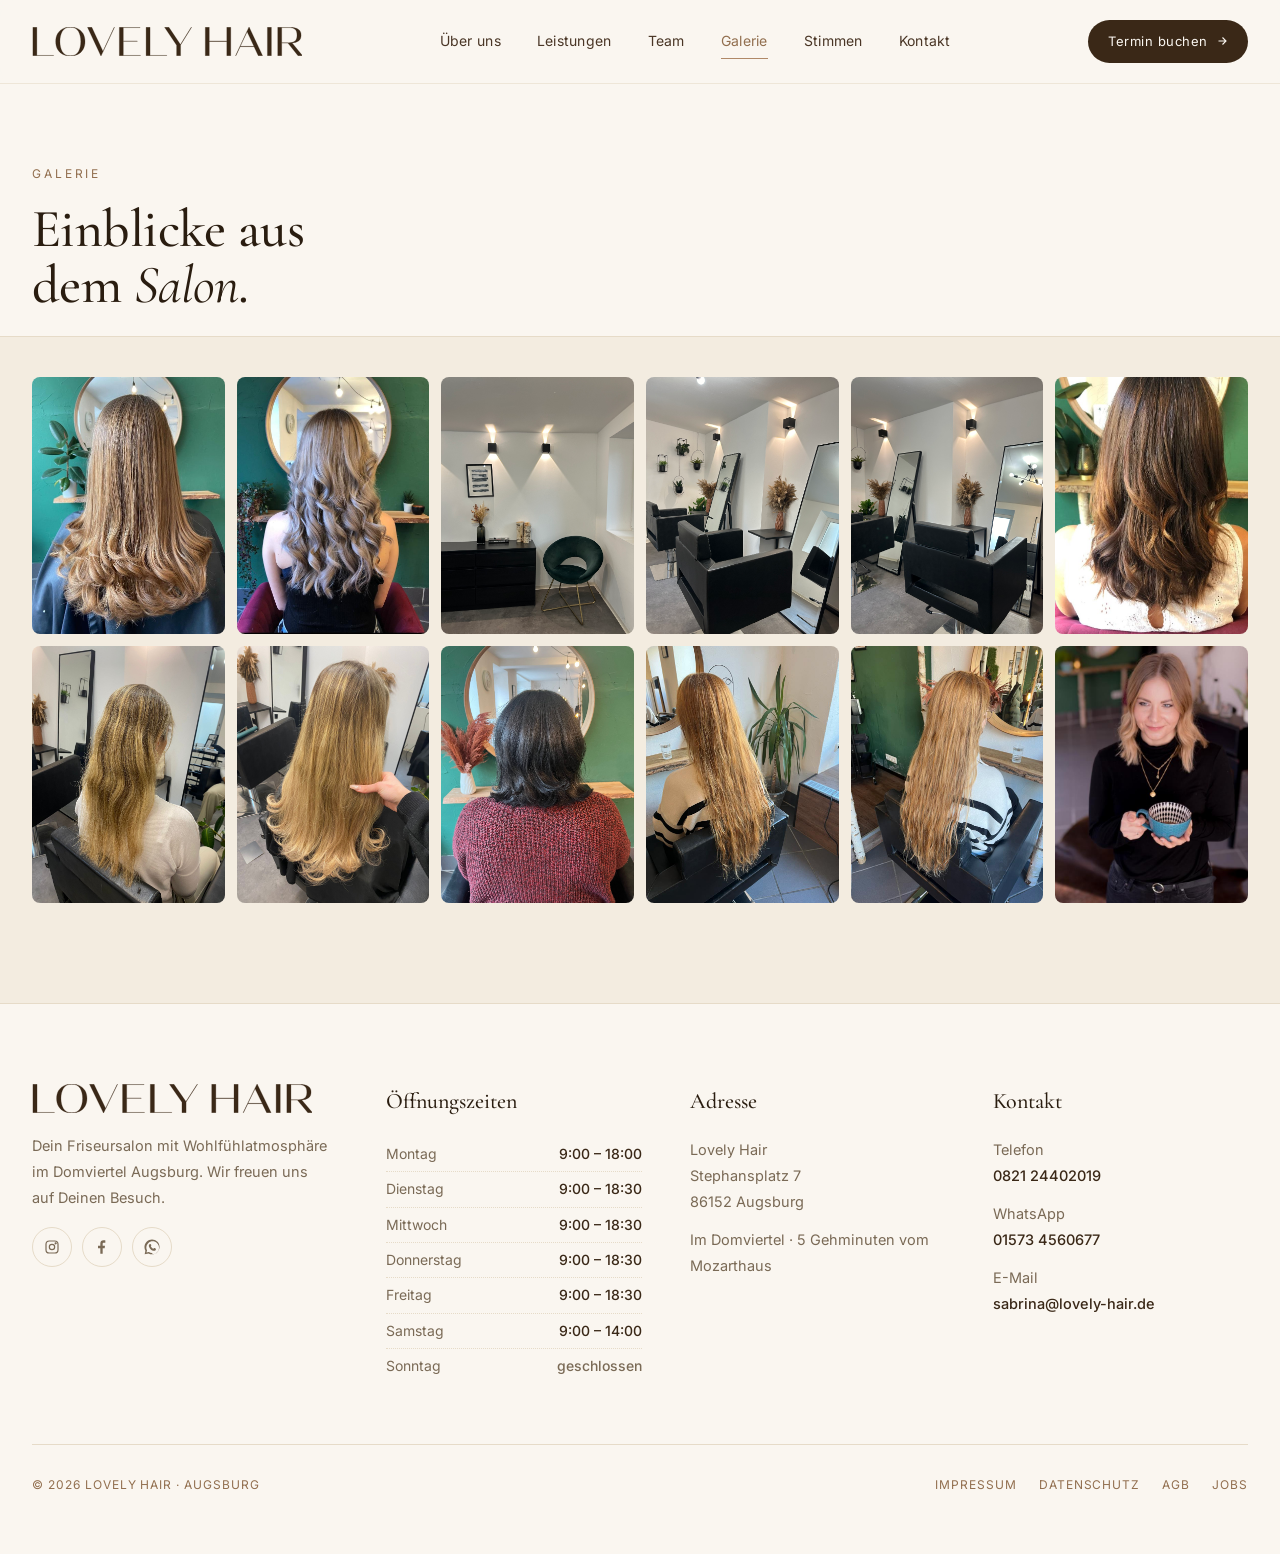
==== galerie.html @ abf1444b "Split the site into subpages and apply the client review notes. The menu now links to real pages, th" ====
<!doctype html>
<html lang="de">
<head>
<meta charset="utf-8" />
<meta name="viewport" content="width=device-width,initial-scale=1" />
<title>Galerie — Lovely Hair Augsburg</title>
<meta name="description" content="Einblicke in den Friseursalon Lovely Hair in Augsburg: Looks, Salonatmosphäre und Handwerk." />
<link rel="preconnect" href="https://fonts.googleapis.com">
<link rel="preconnect" href="https://fonts.gstatic.com" crossorigin>
<link id="gfont-link" href="https://fonts.googleapis.com/css2?family=Cormorant+Garamond:ital,wght@0,400;0,500;0,600;0,700;1,400;1,500;1,600&family=Inter:wght@300;400;500;600&display=swap" rel="stylesheet">
<link rel="stylesheet" href="css/styles.css">

<script>
  window.__TWEAKS = /*EDITMODE-BEGIN*/{
    "typePairing": "cormorant-inter"
  }/*EDITMODE-END*/;
</script>
</head>
<body class="subpage">
<!-- ============ NAV ============ -->
<nav class="nav">
  <div class="nav-inner">
    <a href="index.html" class="brand">
      <div class="brand-mark">
        <img src="assets/logo.svg" alt="Lovely Hair" width="1605" height="168">
      </div>
    </a>
    <div class="nav-links">
      <a href="ueber-uns.html">Über uns</a>
      <a href="leistungen.html">Leistungen</a>
      <a href="team.html">Team</a>
      <a href="galerie.html" aria-current="page">Galerie</a>
      <a href="stimmen.html">Stimmen</a>
      <a href="kontakt.html">Kontakt</a>
    </div>
    <a class="nav-cta" href="https://book.timify.com/?accountId=58c97238664d201fd63be2a3&hideCloseButton=true" target="_blank">
      Termin buchen
      <svg viewBox="0 0 24 24" fill="none" stroke="currentColor" stroke-width="2.2"><path d="M5 12h14M13 5l7 7-7 7"/></svg>
    </a>
    <button class="burger" id="burger" aria-label="Menü öffnen" aria-expanded="false">
      <span></span><span></span><span></span>
    </button>
  </div>
</nav>
<header class="page-hero">
  <div class="container">
    <span class="section-eyebrow">Galerie</span>
    <h1 class="display section-title">Einblicke aus<br>dem <span class="italic">Salon</span>.</h1>
  </div>
</header>
<!-- ============ GALLERY ============ -->
<section class="gallery" id="gallery">
  <div class="container">

    <div class="gallery-strip">
      <div class="gallery-item"><div style="background-image:url('images/gallery-1.jpeg')"></div></div>
      <div class="gallery-item"><div style="background-image:url('images/gallery-2.jpeg')"></div></div>
      <div class="gallery-item"><div style="background-image:url('images/gallery-3.jpeg')"></div></div>
      <div class="gallery-item"><div style="background-image:url('images/gallery-4.jpeg')"></div></div>
      <div class="gallery-item"><div style="background-image:url('images/gallery-5.jpeg')"></div></div>
      <div class="gallery-item"><div style="background-image:url('images/gallery-6.jpeg')"></div></div>
      <div class="gallery-item"><div style="background-image:url('images/gallery-7.jpeg')"></div></div>
      <div class="gallery-item"><div style="background-image:url('images/gallery-8.jpeg')"></div></div>
      <div class="gallery-item"><div style="background-image:url('images/gallery-9.jpeg')"></div></div>
      <div class="gallery-item"><div style="background-image:url('images/gallery-10.jpeg')"></div></div>
      <div class="gallery-item"><div style="background-image:url('images/gallery-tall-blonde.jpeg')"></div></div>
      <div class="gallery-item"><div style="background-image:url('images/salon-4-coffee.jpeg')"></div></div>
    </div>
  </div>
</section>
<!-- ============ CONTACT / FOOTER ============ -->
<section class="contact-section" id="contact">
  <div class="container">
    <div class="contact-grid">
      <div class="contact-col contact-brand">
        <div class="brand-mark">
          <img src="assets/logo.svg" alt="Lovely Hair" width="1605" height="168">
        </div>
        <p>Dein Friseursalon mit Wohlfühl­atmosphäre im Domviertel Augsburg. Wir freuen uns auf Deinen Besuch.</p>
        <div class="social-row">
          <a class="social-btn" href="https://www.instagram.com/lovelyhair_augsburg/" target="_blank" aria-label="Instagram">
            <svg viewBox="0 0 24 24" fill="none" stroke="currentColor" stroke-width="1.8"><rect x="3" y="3" width="18" height="18" rx="5"/><circle cx="12" cy="12" r="4"/><circle cx="17.5" cy="6.5" r="0.8" fill="currentColor"/></svg>
          </a>
          <a class="social-btn" href="https://www.facebook.com/lovelyhairaugsburg/" target="_blank" aria-label="Facebook">
            <svg viewBox="0 0 24 24" fill="currentColor"><path d="M13 22v-8h3l0.5-4H13V7.5c0-1.2.3-2 2-2h2V2.2C16.7 2.1 15.5 2 14.2 2 11.4 2 9.5 3.7 9.5 6.9V10H6v4h3.5v8H13z"/></svg>
          </a>
          <a class="social-btn" href="https://wa.me/4915734560677" target="_blank" aria-label="WhatsApp">
            <svg viewBox="0 0 24 24" fill="currentColor"><path d="M20 4c-4.4-4.4-11.6-4.4-16 0-3.7 3.7-4.3 9.2-1.9 13.5L1 23l5.7-1.4c1.6.9 3.5 1.4 5.3 1.4 3 0 5.9-1.2 8-3.3 4.4-4.4 4.4-11.6 0-16zM12 20.9c-1.6 0-3.2-.4-4.6-1.3l-.3-.2-3.4.8.9-3.3-.2-.3C2.7 13.5 3.5 9 6.3 6.3c3.7-3.7 9.7-3.7 13.4 0 1.8 1.8 2.8 4.2 2.8 6.7 0 2.5-1 4.9-2.8 6.7-1.8 1.9-4.2 2.9-6.7 2.9zm5.2-7.1l-1.5-.4c-.4-.1-.6 0-.8.3l-.6.7c-.2.2-.3.2-.6.1-.8-.4-1.6-1-2.2-1.7-.5-.6-.9-1.3-1.2-2-.1-.3 0-.4.2-.6l.4-.5c.2-.2.2-.4.1-.6L10 8c-.2-.5-.3-.5-.6-.5H9c-.2 0-.5.2-.7.3-1 1-1.3 2.3-.9 3.6.6 1.8 1.7 3.4 3.2 4.6 1.1.9 2.4 1.6 3.7 1.8.5.1 1 .1 1.5 0 .8-.1 1.5-.7 1.9-1.4.2-.4.2-.8.1-1.2l-.1-.2c-.1-.1-.4-.2-.5-.2z"/></svg>
          </a>
        </div>
      </div>

      <div class="contact-col">
        <h4>Öffnungszeiten</h4>
        <div class="hours-row"><span>Montag</span><strong>9:00 – 18:00</strong></div>
        <div class="hours-row"><span>Dienstag</span><strong>9:00 – 18:30</strong></div>
        <div class="hours-row"><span>Mittwoch</span><strong>9:00 – 18:30</strong></div>
        <div class="hours-row"><span>Donnerstag</span><strong>9:00 – 18:30</strong></div>
        <div class="hours-row"><span>Freitag</span><strong>9:00 – 18:30</strong></div>
        <div class="hours-row"><span>Samstag</span><strong>9:00 – 14:00</strong></div>
        <div class="hours-row"><span>Sonntag</span><strong style="color:var(--muted);">geschlossen</strong></div>
      </div>

      <div class="contact-col">
        <h4>Adresse</h4>
        <p>
          Lovely Hair<br>
          Stephansplatz 7<br>
          86152 Augsburg
        </p>
        <p style="margin-top:12px;">Im Domviertel · 5 Gehminuten vom Mozarthaus</p>
      </div>

      <div class="contact-col">
        <h4>Kontakt</h4>
        <p>
          Telefon<br><a href="tel:+4982124402019"><strong style="color:var(--espresso); font-weight:500;">0821 24402019</strong></a>
        </p>
        <p style="margin-top:12px;">
          WhatsApp<br><a href="https://wa.me/4915734560677" target="_blank"><strong style="color:var(--espresso); font-weight:500;">01573 4560677</strong></a>
        </p>
        <p style="margin-top:12px;">
          E-Mail<br><a href="mailto:sabrina@lovely-hair.de"><strong style="color:var(--espresso); font-weight:500;">sabrina@lovely-hair.de</strong></a>
        </p>
      </div>
    </div>

    <div class="foot">
      <div>© 2026 Lovely Hair · Augsburg</div>
      <div class="foot-links">
        <a href="#">Impressum</a>
        <a href="#">Datenschutz</a>
        <a href="#">AGB</a>
        <a href="#">Jobs</a>
      </div>
    </div>
  </div>
</section>
<!-- ============ FLOATING BOOK CTA ============ -->
<a class="book-float" id="bookFloat" href="https://book.timify.com/?accountId=58c97238664d201fd63be2a3&hideCloseButton=true" target="_blank">
  <span class="book-float-icon">
    <svg viewBox="0 0 24 24" fill="none" stroke="currentColor" stroke-width="2.4"><path d="M7 17L17 7M17 7H9M17 7v8"/></svg>
  </span>
  <span>
    <small>Schnell &amp; unkompliziert</small>
    Jetzt online buchen
  </span>
</a>


<script src="js/site.js"></script>
</body>
</html>
---- css/styles.css ----
:root {
    --cream: #faf6f0;
    --cream-2: #f3ece0;
    --cream-3: #ede4d3;
    --ink: #2a1d10;
    --espresso: #3a2817;
    --espresso-soft: #4a3626;
    --tan: #b08968;
    --tan-dark: #926f4f;
    --line: #e6dbc8;
    --muted: #7a6a56;

    --font-display: 'Cormorant Garamond', Georgia, serif;
    --font-body: 'Inter', -apple-system, BlinkMacSystemFont, sans-serif;
  }

  *, *::before, *::after { box-sizing: border-box; }
  html, body { margin: 0; padding: 0; }
  body {
    background: var(--cream);
    color: var(--ink);
    font-family: var(--font-body);
    font-size: 16px;
    line-height: 1.6;
    -webkit-font-smoothing: antialiased;
    text-rendering: optimizeLegibility;
    overflow-x: hidden;
  }

  a { color: inherit; text-decoration: none; }
  img { max-width: 100%; display: block; }

  .container {
    max-width: 1280px;
    margin: 0 auto;
    padding: 0 32px;
  }

  .display {
    font-family: var(--font-display);
    font-weight: 500;
    letter-spacing: -0.01em;
    line-height: 1.05;
  }
  .italic { font-style: italic; font-weight: 400; }

  /* ===== NAV ===== */
  .nav {
    position: sticky; top: 0; z-index: 40;
    background: rgba(250, 246, 240, 0.85);
    backdrop-filter: saturate(140%) blur(10px);
    -webkit-backdrop-filter: saturate(140%) blur(10px);
    border-bottom: 1px solid rgba(230, 219, 200, 0.6);
  }
  .nav-inner {
    display: flex; align-items: center; justify-content: space-between;
    padding: 20px 32px;
    max-width: 1440px; margin: 0 auto;
  }
  .brand {
    display: flex; align-items: center; gap: 14px;
  }
  .brand-mark {
    width: 270px;
    flex-shrink: 0;
  }
  .brand-mark img,
  .brand-mark svg {
    width: 100%;
    height: auto;
    display: block;
    shape-rendering: geometricPrecision;
  }

  .visually-hidden {
    position: absolute !important;
    width: 1px;
    height: 1px;
    padding: 0;
    margin: -1px;
    overflow: hidden;
    clip: rect(0, 0, 0, 0);
    white-space: nowrap;
    border: 0;
  }

  .nav-links {
    display: flex; gap: 36px;
    font-size: 14px;
    letter-spacing: 0.02em;
    color: var(--espresso-soft);
  }
  .nav-links a {
    position: relative;
    transition: color .2s ease;
  }
  .nav-links a:hover,
  .nav-links a[aria-current="page"] { color: var(--tan-dark); }
  .nav-links a::after {
    content: ""; position: absolute; left: 0; right: 0; bottom: -6px;
    height: 1px; background: var(--tan);
    transform: scaleX(0); transform-origin: left;
    transition: transform .3s ease;
  }
  .nav-links a:hover::after,
  .nav-links a[aria-current="page"]::after { transform: scaleX(1); }

  .nav-cta {
    display: inline-flex; align-items: center; gap: 8px;
    padding: 11px 20px;
    background: var(--espresso);
    color: var(--cream);
    border-radius: 999px;
    font-size: 13px;
    letter-spacing: 0.04em;
    transition: background .2s ease, transform .2s ease;
  }
  .nav-cta:hover { background: var(--ink); transform: translateY(-1px); }
  .nav-cta svg { width: 12px; height: 12px; }

  .burger { display: none; }

  /* ===== HERO ===== */
  .hero {
    position: relative;
    padding: 80px 0 120px;
    overflow: hidden;
  }
  .hero-grid {
    display: grid;
    grid-template-columns: 1.05fr 1fr;
    gap: 80px;
    align-items: center;
  }
  .hero-eyebrow {
    display: inline-flex; align-items: center; gap: 10px;
    font-size: 12px;
    letter-spacing: 0.2em;
    text-transform: uppercase;
    color: var(--tan-dark);
    margin-bottom: 28px;
  }
  .hero-eyebrow::before {
    content: ""; display: inline-block;
    width: 28px; height: 1px; background: var(--tan);
  }
  .hero-title {
    position: relative;
    font-size: clamp(44px, 6.2vw, 92px);
    color: var(--ink);
    margin: 0 0 28px;
  }
  .hero-title .italic {
    color: var(--espresso);
  }
  .hero-sub {
    max-width: 480px;
    color: var(--muted);
    font-size: 17px;
    line-height: 1.65;
    margin-bottom: 40px;
  }
  .hero-ctas {
    display: flex; gap: 14px; flex-wrap: wrap;
  }
  .btn {
    display: inline-flex; align-items: center; gap: 10px;
    padding: 16px 28px;
    border-radius: 999px;
    font-size: 14px;
    letter-spacing: 0.04em;
    cursor: pointer; border: 1px solid transparent;
    transition: all .2s ease;
    font-family: var(--font-body);
  }
  .btn-primary {
    background: var(--espresso);
    color: var(--cream);
  }
  .btn-primary:hover { background: var(--ink); transform: translateY(-1px); }
  .btn-ghost {
    background: transparent;
    border-color: var(--espresso);
    color: var(--espresso);
  }
  .btn-ghost:hover { background: var(--espresso); color: var(--cream); }
  .btn svg { width: 14px; height: 14px; }

  /* Hero portrait carousel */
  .hero-stage {
    position: relative;
    aspect-ratio: 4 / 5;
    border-radius: 220px 220px 28px 28px;
    background: var(--espresso);
    padding: 14px;
    box-shadow: 0 30px 80px -30px rgba(58, 40, 23, 0.35);
  }
  .hero-frame {
    position: relative;
    width: 100%; height: 100%;
    border-radius: 208px 208px 18px 18px;
    overflow: hidden;
    background: var(--cream-3);
    touch-action: pan-y;
    user-select: none;
  }
  .hero-nav {
    position: absolute;
    top: 50%;
    transform: translateY(-50%);
    z-index: 4;
    width: 44px; height: 44px;
    border: 1px solid rgba(250, 246, 240, 0.7);
    background: rgba(42, 29, 16, 0.58);
    color: var(--cream);
    border-radius: 50%;
    cursor: pointer;
    display: grid; place-items: center;
    backdrop-filter: blur(8px);
    -webkit-backdrop-filter: blur(8px);
    transition: background .2s ease, transform .2s ease;
    padding: 0;
  }
  .hero-nav:hover { background: rgba(42, 29, 16, 0.82); transform: translateY(-50%) scale(1.05); }
  .hero-nav svg { width: 16px; height: 16px; }
  .hero-nav-prev { left: 16px; }
  .hero-nav-next { right: 16px; }
  .hero-slide {
    position: absolute; inset: 0;
    opacity: 0;
    transform: scale(1.04);
    transition: opacity 1.2s ease, transform 6s ease-out;
  }
  .hero-slide.is-active {
    opacity: 1;
    transform: scale(1);
  }
  .hero-slide > div {
    width: 100%; height: 100%;
    background-size: cover;
    background-position: center;
  }
  .hero-dots {
    position: absolute;
    bottom: 28px; left: 50%;
    transform: translateX(-50%);
    display: flex; gap: 8px;
    z-index: 2;
  }
  .hero-dot {
    width: 28px; height: 2px;
    background: rgba(250, 246, 240, 0.4);
    border-radius: 2px;
    cursor: pointer;
    overflow: hidden;
    position: relative;
  }
  .hero-dot.is-active::after {
    content: ""; position: absolute; inset: 0;
    background: var(--cream);
    animation: dotFill 5s linear forwards;
  }
  @keyframes dotFill {
    from { transform: translateX(-100%); }
    to { transform: translateX(0); }
  }

  .hero-badge {
    position: absolute;
    top: 40px; left: -40px;
    width: 110px; height: 110px;
    border-radius: 50%;
    background: var(--cream-2);
    border: 1px solid var(--line);
    display: grid; place-items: center;
    text-align: center;
    font-family: var(--font-display);
    font-style: italic;
    color: var(--espresso);
    font-size: 14px;
    line-height: 1.2;
    padding: 10px;
    z-index: 3;
    animation: floatY 6s ease-in-out infinite;
  }
  .hero-badge::before, .hero-badge::after {
    content: ""; position: absolute;
    border-radius: 50%;
    border: 1px dashed var(--tan);
    opacity: 0.5;
  }
  .hero-badge::before {
    inset: -8px;
  }
  @keyframes floatY {
    0%,100% { transform: translateY(0); }
    50% { transform: translateY(-10px); }
  }
  .hero-badge strong { display: block; font-family: var(--font-body); font-style: normal; font-size: 18px; font-weight: 500; color: var(--tan-dark); }

  .hero-ornament {
    position: absolute;
    right: -80px; top: 40%;
    width: 200px; height: 200px;
    opacity: 0.08;
    pointer-events: none;
  }
  .hero-big-type {
    position: absolute;
    left: -30px; bottom: -80px;
    font-family: var(--font-display);
    font-style: italic;
    font-size: 200px;
    color: var(--cream-3);
    opacity: 0.55;
    line-height: 1;
    pointer-events: none;
    z-index: -1;
    letter-spacing: -0.03em;
  }

  /* ===== MARQUEE ===== */
  .marquee {
    border-top: 1px solid var(--line);
    border-bottom: 1px solid var(--line);
    background: var(--cream-2);
    padding: 22px 0;
    overflow: hidden;
  }
  .marquee-track {
    display: flex; gap: 72px;
    white-space: nowrap;
    animation: marquee 40s linear infinite;
    font-family: var(--font-display);
    font-style: italic;
    color: var(--espresso);
    font-size: 26px;
  }
  .marquee-item { display: inline-flex; align-items: center; gap: 72px; }
  .marquee-item::after {
    content: ""; width: 6px; height: 6px; border-radius: 50%;
    background: var(--tan);
    display: inline-block;
  }
  @keyframes marquee {
    from { transform: translateX(0); }
    to { transform: translateX(-50%); }
  }

  /* ===== SECTIONS ===== */
  section { padding: 120px 0; }

  .section-eyebrow {
    display: block;
    font-size: 12px;
    letter-spacing: 0.24em;
    text-transform: uppercase;
    color: var(--tan-dark);
    margin-bottom: 18px;
  }
  .section-title {
    font-size: clamp(34px, 4.2vw, 58px);
    margin: 0 0 20px;
    color: var(--ink);
  }
  .section-lead {
    color: var(--muted);
    font-size: 17px;
    line-height: 1.7;
    max-width: 620px;
  }
  .section-head.center { text-align: center; }
  .section-head.center .section-eyebrow::before {
    content: ""; display: inline-block; width: 28px; height: 1px;
    background: var(--tan); vertical-align: middle;
    margin-right: 10px;
  }
  .section-head.center .section-eyebrow::after {
    content: ""; display: inline-block; width: 28px; height: 1px;
    background: var(--tan); vertical-align: middle;
    margin-left: 10px;
  }
  .section-head.center .section-lead { margin: 0 auto; }

  /* ===== ABOUT ===== */
  .about {
    background: var(--cream);
  }
  .about-grid {
    display: grid;
    grid-template-columns: 1fr 1.1fr;
    gap: 80px;
    align-items: center;
  }
  .about-visual {
    position: relative;
    aspect-ratio: 4/5;
  }
  .about-visual .photo-main {
    position: absolute;
    inset: 0 30% 15% 0;
    background: var(--cream-3);
    border-radius: 180px 180px 8px 8px;
    overflow: hidden;
  }
  .about-visual .photo-sub {
    position: absolute;
    right: 0; bottom: 0;
    width: 45%; height: 45%;
    background: var(--cream-3);
    border-radius: 12px;
    overflow: hidden;
    border: 10px solid var(--cream);
  }
  .about-visual .photo-main > div,
  .about-visual .photo-sub > div {
    width: 100%; height: 100%;
    background-size: cover; background-position: center;
  }
  .about-visual .stamp {
    position: absolute;
    left: -10px; top: 40%;
    width: 140px; height: 140px;
  }
  .about-visual .stamp svg { width: 100%; height: 100%; animation: rotate 30s linear infinite; }
  @keyframes rotate { to { transform: rotate(360deg); } }
  .about-content p {
    color: var(--muted); line-height: 1.8; font-size: 16px;
    margin: 0 0 18px;
  }
  .about-sign {
    margin-top: 32px;
    font-family: var(--font-display);
    font-style: italic;
    font-size: 28px;
    color: var(--espresso);
  }
  .about-sign small {
    display: block;
    font-family: var(--font-body);
    font-style: normal;
    font-size: 12px;
    letter-spacing: 0.2em;
    text-transform: uppercase;
    color: var(--tan-dark);
    margin-top: 6px;
  }

  /* ===== SERVICES ===== */
  .services {
    background: var(--cream-2);
    border-top: 1px solid var(--line);
    border-bottom: 1px solid var(--line);
  }
  .services-head {
    display: grid;
    grid-template-columns: 1fr 1fr;
    gap: 60px;
    align-items: end;
    margin-bottom: 60px;
  }
  .services-grid {
    display: grid;
    grid-template-columns: repeat(4, 1fr);
    gap: 24px;
  }
  .service-card {
    background: var(--cream);
    border: 1px solid var(--line);
    border-radius: 20px;
    padding: 36px 28px 28px;
    transition: transform .3s ease, box-shadow .3s ease, border-color .3s ease;
    position: relative;
    overflow: hidden;
  }
  .service-card:hover {
    transform: translateY(-4px);
    box-shadow: 0 24px 50px -30px rgba(58, 40, 23, 0.3);
    border-color: var(--tan);
  }
  .service-icon {
    width: 58px; height: 58px;
    border-radius: 50%;
    background: var(--cream-3);
    display: grid; place-items: center;
    margin-bottom: 24px;
    border: 1px solid var(--line);
  }
  .service-icon svg { width: 26px; height: 26px; color: var(--espresso); }
  .service-name {
    font-family: var(--font-display);
    font-size: 28px;
    font-weight: 500;
    color: var(--ink);
    margin: 0 0 10px;
  }
  .service-desc {
    color: var(--muted);
    font-size: 14px;
    line-height: 1.6;
    margin: 0 0 24px;
  }
  .service-price {
    display: flex; align-items: baseline; justify-content: space-between;
    padding-top: 20px;
    border-top: 1px dashed var(--line);
    font-size: 13px;
    color: var(--espresso);
  }
  .service-price strong {
    font-family: var(--font-display);
    font-size: 22px;
    font-weight: 500;
  }

  /* ===== TEAM ===== */
  .team {
    background: var(--cream);
  }
  .team-head { text-align: center; margin-bottom: 72px; }
  .team-grid {
    display: grid;
    grid-template-columns: repeat(5, 1fr);
    gap: 24px;
  }
  .stylist {
    cursor: pointer;
  }
  .stylist-portrait {
    position: relative;
    aspect-ratio: 3/4;
    border-radius: 999px 999px 14px 14px;
    background: var(--cream-3);
    overflow: hidden;
    margin-bottom: 20px;
    transition: transform .4s ease;
  }
  .stylist:hover .stylist-portrait { transform: translateY(-6px); }
  .stylist-portrait > div {
    width: 100%; height: 100%;
    background-size: cover; background-position: center top;
    transition: transform .8s ease;
  }
  .stylist:hover .stylist-portrait > div { transform: scale(1.05); }
  .stylist-portrait::after {
    content: ""; position: absolute; inset: 6px;
    border: 1px solid rgba(250, 246, 240, 0.4);
    border-radius: inherit;
    pointer-events: none;
  }
  .stylist-name {
    font-family: var(--font-display);
    font-size: 26px;
    font-weight: 500;
    margin: 0 0 4px;
    color: var(--ink);
  }
  .stylist-role {
    font-size: 12px;
    letter-spacing: 0.16em;
    text-transform: uppercase;
    color: var(--tan-dark);
    margin: 0 0 12px;
  }
  .stylist-bio {
    font-size: 13.5px;
    line-height: 1.6;
    color: var(--muted);
    margin: 0;
  }

  /* ===== GALLERY ===== */
  .gallery {
    background: var(--cream-2);
    padding: 80px 0 100px;
    border-top: 1px solid var(--line);
    border-bottom: 1px solid var(--line);
  }
  .gallery-head {
    display: flex; align-items: end; justify-content: space-between;
    margin-bottom: 48px; gap: 40px;
  }
  .gallery-strip {
    display: grid;
    grid-template-columns: repeat(6, 1fr);
    gap: 12px;
  }
  .gallery-item {
    aspect-ratio: 3/4;
    background: var(--cream-3);
    border-radius: 8px;
    overflow: hidden;
    position: relative;
    cursor: pointer;
    transition: transform .3s ease;
  }
  .gallery-item:hover { transform: translateY(-4px); }
  .gallery-item.tall { aspect-ratio: 3/4; }
  .gallery-item > div {
    width: 100%; height: 100%;
    background-size: cover; background-position: center;
    transition: transform .6s ease;
  }
  .gallery-item:hover > div { transform: scale(1.05); }

  /* ===== TESTIMONIALS ===== */
  .testimonials { background: var(--cream); }

  /* Featured testimonial: portrait left, large quote right */
  .t-featured {
    display: grid;
    grid-template-columns: 1fr 1.3fr;
    gap: 48px;
    align-items: stretch;
    margin-top: 64px;
    margin-bottom: 24px;
  }
  .t-featured-photo {
    aspect-ratio: 4/5;
    background: var(--cream-3);
    border-radius: 20px;
    overflow: hidden;
    position: relative;
  }
  .t-featured-photo > div {
    width: 100%; height: 100%;
    background-size: cover; background-position: center;
    transition: transform 1.2s ease;
  }
  .t-featured-photo:hover > div { transform: scale(1.04); }
  .t-featured-photo::before {
    content: "“";
    position: absolute;
    top: 24px; left: 28px;
    font-family: var(--font-display);
    font-size: 140px;
    line-height: 1;
    color: var(--cream);
    opacity: 0.9;
    z-index: 2;
    pointer-events: none;
  }
  .t-featured-content {
    background: var(--cream-2);
    border-radius: 20px;
    padding: 56px 56px 40px;
    display: flex;
    flex-direction: column;
    justify-content: center;
    position: relative;
  }
  .t-featured-content::before {
    content: "";
    position: absolute;
    top: 40px; left: 56px;
    width: 36px; height: 1px;
    background: var(--tan);
  }
  .t-featured-quote {
    font-family: var(--font-display);
    font-weight: 400;
    font-size: clamp(22px, 2vw, 28px);
    line-height: 1.45;
    color: var(--espresso);
    margin: 48px 0 36px;
  }
  .t-featured-meta {
    display: flex;
    align-items: center;
    gap: 16px;
    padding-top: 28px;
    border-top: 1px solid var(--line);
  }
  .t-featured-name {
    font-family: var(--font-display);
    font-style: italic;
    font-size: 20px;
    color: var(--ink);
    margin: 0;
  }
  .t-featured-label {
    font-size: 11px;
    letter-spacing: 0.22em;
    text-transform: uppercase;
    color: var(--tan-dark);
    margin: 2px 0 0;
  }
  .t-featured-stars {
    margin-left: auto;
    display: flex;
    gap: 3px;
    color: var(--tan-dark);
  }
  .t-featured-stars svg { width: 16px; height: 16px; fill: currentColor; }

  /* 4-card grid of shorter quotes */
  .t-grid {
    display: grid;
    grid-template-columns: repeat(4, 1fr);
    gap: 20px;
    margin-top: 32px;
  }
  .t-card-s {
    background: var(--cream-2);
    border: 1px solid var(--line);
    border-radius: 16px;
    padding: 32px 28px;
    display: flex;
    flex-direction: column;
    min-height: 260px;
  }
  .t-card-s.dark {
    background: var(--espresso);
    border-color: var(--espresso);
    color: var(--cream);
  }
  .t-card-s .t-stars {
    display: flex;
    gap: 2px;
    color: var(--tan-dark);
    margin-bottom: 20px;
  }
  .t-card-s.dark .t-stars { color: var(--tan); }
  .t-card-s .t-stars svg { width: 13px; height: 13px; fill: currentColor; }
  .t-card-s .t-text {
    font-family: var(--font-display);
    font-weight: 400;
    font-size: 17px;
    line-height: 1.5;
    color: var(--espresso);
    margin: 0 0 auto;
    flex: 1;
  }
  .t-card-s.dark .t-text { color: var(--cream); }
  .t-card-s .t-foot {
    padding-top: 20px;
    margin-top: 24px;
    border-top: 1px solid var(--line);
  }
  .t-card-s.dark .t-foot { border-top-color: rgba(250,246,240,0.15); }
  .t-card-s .t-foot-name {
    font-family: var(--font-display);
    font-style: italic;
    font-size: 16px;
    color: var(--ink);
    margin: 0;
  }
  .t-card-s.dark .t-foot-name { color: var(--cream); }
  .t-card-s .t-foot-label {
    font-size: 10px;
    letter-spacing: 0.22em;
    text-transform: uppercase;
    color: var(--tan-dark);
    margin: 4px 0 0;
  }
  .t-card-s.dark .t-foot-label { color: rgba(250,246,240,0.55); }

  .t-cta { text-align: center; margin-top: 48px; }

  /* ===== FAQ ===== */
  .faq { background: var(--cream-2); border-top: 1px solid var(--line); border-bottom: 1px solid var(--line); }
  .faq-grid {
    display: grid;
    grid-template-columns: 1fr 1.4fr;
    gap: 80px;
    align-items: start;
  }
  .faq-list {
    display: flex; flex-direction: column; gap: 14px;
  }
  .faq-item {
    background: var(--cream);
    border: 1px solid var(--line);
    border-radius: 16px;
    overflow: hidden;
    transition: border-color .3s ease;
  }
  .faq-item[open] { border-color: var(--tan); }
  .faq-item summary {
    list-style: none;
    cursor: pointer;
    padding: 24px 28px;
    display: flex; align-items: center; justify-content: space-between;
    font-family: var(--font-display);
    font-size: 22px;
    color: var(--ink);
    font-weight: 500;
  }
  .faq-item summary::-webkit-details-marker { display: none; }
  .faq-plus {
    width: 28px; height: 28px;
    border: 1px solid var(--line);
    border-radius: 50%;
    position: relative;
    flex-shrink: 0;
    transition: background .3s ease, transform .3s ease;
  }
  .faq-plus::before, .faq-plus::after {
    content: ""; position: absolute; inset: 0;
    margin: auto;
    background: var(--espresso);
    transition: transform .3s ease, background .3s ease;
  }
  .faq-plus::before { width: 10px; height: 1px; }
  .faq-plus::after { width: 1px; height: 10px; }
  .faq-item[open] .faq-plus { background: var(--espresso); transform: rotate(90deg); }
  .faq-item[open] .faq-plus::before { background: var(--cream); }
  .faq-item[open] .faq-plus::after { transform: rotate(90deg); background: var(--cream); }
  .faq-body {
    padding: 0 28px 28px;
    color: var(--muted);
    line-height: 1.7;
    font-size: 15px;
  }

  /* ===== CONTACT / FOOTER ===== */
  .contact-section {
    background: var(--cream);
    padding: 120px 0 60px;
  }
  .contact-grid {
    display: grid;
    grid-template-columns: 1.2fr 1fr 1fr 1fr;
    gap: 48px;
    padding-bottom: 60px;
    border-bottom: 1px solid var(--line);
  }
  .contact-col h4 {
    font-family: var(--font-display);
    font-size: 22px;
    font-weight: 500;
    margin: 0 0 18px;
    color: var(--ink);
  }
  .contact-col p, .contact-col a {
    color: var(--muted);
    font-size: 14.5px;
    line-height: 1.8;
    margin: 0;
  }
  .contact-col a:hover { color: var(--espresso); }
  .hours-row {
    display: flex; justify-content: space-between;
    padding: 6px 0;
    border-bottom: 1px dotted var(--line);
    font-size: 14px;
    color: var(--muted);
  }
  .hours-row:last-child { border-bottom: 0; }
  .hours-row strong { color: var(--espresso); font-weight: 500; }

  .contact-brand .brand-mark { width: 280px; margin-bottom: 20px; }

  /* ===== SUBPAGE HEADER ===== */
  .page-hero {
    padding: 80px 0 10px;
  }
  .page-hero .section-title { margin-bottom: 12px; }
  .page-hero .section-lead { margin-top: 8px; }
  body.subpage .contact-section { padding-top: 80px; }
  body.subpage .page-hero + section { padding-top: 40px; }

  @media (max-width: 1200px) {
    .brand-mark { width: 230px; }
    .nav-links { gap: 22px; }
  }
  .contact-brand p { max-width: 300px; }

  .social-row {
    display: flex; gap: 10px; margin-top: 16px;
  }
  .social-btn {
    width: 40px; height: 40px;
    border: 1px solid var(--line);
    border-radius: 50%;
    display: grid; place-items: center;
    color: var(--espresso);
    transition: all .2s ease;
  }
  .social-btn:hover { background: var(--espresso); color: var(--cream); border-color: var(--espresso); }
  .social-btn svg { width: 16px; height: 16px; }

  .foot {
    display: flex; justify-content: space-between; align-items: center;
    padding-top: 30px;
    font-size: 12px; letter-spacing: 0.08em;
    color: var(--tan-dark);
    text-transform: uppercase;
  }
  .foot-links { display: flex; gap: 22px; }
  .foot-links a:hover { color: var(--espresso); }

  /* ===== FLOATING BOOK BUTTON ===== */
  .book-float {
    position: fixed;
    right: 28px; bottom: 28px;
    z-index: 50;
    display: inline-flex; align-items: center; gap: 12px;
    padding: 16px 22px 16px 16px;
    background: var(--espresso);
    color: var(--cream);
    border-radius: 999px;
    font-size: 14px;
    letter-spacing: 0.04em;
    box-shadow: 0 18px 40px -12px rgba(58, 40, 23, 0.45), 0 0 0 6px rgba(176, 137, 104, 0.0);
    transition: all .3s ease;
    transform: translateY(100px);
    opacity: 0;
    font-family: var(--font-body);
    font-weight: 500;
  }
  .book-float.visible {
    transform: translateY(0);
    opacity: 1;
    animation: pulseGlow 3s ease-in-out infinite;
  }
  @keyframes pulseGlow {
    0%,100% { box-shadow: 0 18px 40px -12px rgba(58,40,23,0.45), 0 0 0 0 rgba(176, 137, 104, 0.35); }
    50%     { box-shadow: 0 18px 40px -12px rgba(58,40,23,0.45), 0 0 0 14px rgba(176, 137, 104, 0); }
  }
  .book-float:hover {
    background: var(--ink);
    transform: translateY(-3px);
  }
  .book-float-icon {
    width: 32px; height: 32px;
    border-radius: 50%;
    background: var(--tan);
    display: grid; place-items: center;
  }
  .book-float-icon svg { width: 14px; height: 14px; color: var(--espresso); }
  .book-float small {
    display: block; font-size: 10px; letter-spacing: 0.18em;
    text-transform: uppercase; opacity: 0.7;
    margin-bottom: 2px;
  }

  /* ===== Tweaks Panel ===== */
  .tweaks-panel {
    position: fixed;
    right: 28px; top: 100px;
    z-index: 60;
    background: var(--cream);
    border: 1px solid var(--line);
    border-radius: 16px;
    padding: 18px;
    width: 280px;
    box-shadow: 0 30px 60px -20px rgba(58,40,23,0.25);
    font-size: 13px;
    display: none;
  }
  .tweaks-panel.active { display: block; }
  .tweaks-panel h5 {
    font-family: var(--font-display);
    font-size: 18px; margin: 0 0 12px;
    color: var(--ink);
  }
  .tweak-row { margin-bottom: 14px; }
  .tweak-row label {
    display: block;
    font-size: 11px; text-transform: uppercase;
    letter-spacing: 0.16em; color: var(--tan-dark);
    margin-bottom: 8px;
  }
  .tweak-opts { display: flex; flex-direction: column; gap: 6px; }
  .tweak-opt {
    padding: 10px 12px;
    border: 1px solid var(--line);
    border-radius: 10px;
    background: var(--cream);
    text-align: left; cursor: pointer;
    font-family: var(--font-body);
    color: var(--espresso);
    transition: all .2s ease;
    font-size: 13px;
  }
  .tweak-opt:hover { border-color: var(--tan); }
  .tweak-opt.active { border-color: var(--espresso); background: var(--espresso); color: var(--cream); }
  .tweak-opt span.preview {
    display: block; font-size: 11px; opacity: 0.7; margin-top: 2px;
  }

  /* ===== Responsive ===== */

  /* ---- Tablet (≤1100px) ---- */
  @media (max-width: 1100px) {
    .services-grid { grid-template-columns: repeat(2, 1fr); }
    .team-grid { grid-template-columns: repeat(3, 1fr); }
    .gallery-strip { grid-template-columns: repeat(3, 1fr); }
    .contact-grid { grid-template-columns: 1fr 1fr; }
  }

  /* ---- Mobile (≤768px) ---- */
  @media (max-width: 768px) {
    .container { padding: 0 20px; }
    .nav-inner { padding: 14px 20px; }
    .brand-mark { width: 168px; }

    /* Burger button */
    .burger {
      display: flex; flex-direction: column; justify-content: center; gap: 5px;
      width: 40px; height: 40px;
      background: none; border: none; cursor: pointer; padding: 8px;
      flex-shrink: 0;
    }
    .burger span {
      display: block; height: 1.5px;
      background: var(--espresso); border-radius: 2px;
      transition: transform .3s ease, opacity .3s ease;
    }
    .burger.open span:nth-child(1) { transform: translateY(6.5px) rotate(45deg); }
    .burger.open span:nth-child(2) { opacity: 0; }
    .burger.open span:nth-child(3) { transform: translateY(-6.5px) rotate(-45deg); }

    /* Mobile nav drawer */
    .nav-links {
      display: none;
      position: absolute; top: 100%; left: 0; right: 0;
      flex-direction: column; gap: 0;
      background: rgba(250, 246, 240, 0.97);
      backdrop-filter: saturate(140%) blur(10px);
      -webkit-backdrop-filter: saturate(140%) blur(10px);
      border-bottom: 1px solid var(--line);
      padding: 8px 0 16px;
      z-index: 39;
    }
    .nav-links.open { display: flex; }
    .nav-links a {
      padding: 14px 24px;
      font-size: 15px;
      border-bottom: 1px solid rgba(230, 219, 200, 0.4);
    }
    .nav-links a::after { display: none; }
    .nav-cta { display: none; }

    /* Hero — keep CTAs in view and peek a crop of the portrait */
    .hero { padding: 20px 0 36px; }
    .hero-grid {
      grid-template-columns: minmax(0, 1.2fr) minmax(148px, 42%);
      gap: 12px 16px;
      align-items: stretch;
    }
    .hero-copy { display: contents; }
    .hero-eyebrow,
    .hero-title,
    .hero-sub { grid-column: 1; }
    .hero-visual {
      grid-column: 2;
      grid-row: 1 / 4;
    }
    .hero-ctas {
      grid-column: 1 / -1;
      gap: 10px;
      margin-top: 6px;
    }
    .hero-eyebrow { margin-bottom: 10px; }
    .hero-title {
      font-size: clamp(30px, 8.4vw, 38px);
      margin-bottom: 10px;
    }
    .hero-sub {
      font-size: 15px;
      line-height: 1.5;
      margin-bottom: 0;
    }
    .btn { padding: 13px 20px; }
    .hero-stage {
      max-width: none;
      margin: 0;
      height: 100%;
      min-height: 220px;
      aspect-ratio: auto;
      border-radius: 90px 90px 14px 14px;
      padding: 8px;
    }
    .hero-frame { border-radius: 82px 82px 10px 10px; }
    .hero-nav { width: 36px; height: 36px; }
    .hero-nav-prev { left: 8px; }
    .hero-nav-next { right: 8px; }
    .hero-badge { display: none; }
    .hero-big-type { font-size: 100px; bottom: -30px; left: -10px; }
    .hero-ornament { display: none; }
    .page-hero { padding: 48px 0 4px; }

    /* Sections */
    section { padding: 72px 0; }
    .about-grid, .faq-grid, .services-head { grid-template-columns: 1fr; gap: 40px; }
    .about-visual { aspect-ratio: auto; height: 360px; }
    .about-visual .stamp { left: -4px; }

    /* Services */
    .services-grid { grid-template-columns: 1fr 1fr; }

    /* Team */
    .team-grid { grid-template-columns: 1fr 1fr; }

    /* Gallery */
    .gallery-strip { grid-template-columns: repeat(2, 1fr); }
    .gallery-head { flex-direction: column; align-items: flex-start; gap: 20px; }

    /* Testimonials */
    .t-featured { grid-template-columns: 1fr; gap: 24px; }
    .t-featured-photo { aspect-ratio: 16/9; border-radius: 14px; }
    .t-featured-content { padding: 32px 24px; }
    .t-featured-quote { font-size: clamp(18px, 4vw, 22px); margin: 28px 0 24px; }
    .t-grid { grid-template-columns: 1fr 1fr; }

    /* Contact / Footer */
    .contact-grid { grid-template-columns: 1fr; }
    .contact-brand .brand-mark { width: 200px; }
    .foot { flex-direction: column; gap: 16px; text-align: center; }
    .foot-links { flex-wrap: wrap; justify-content: center; }

    /* Floating button */
    .book-float small { display: none; }
  }

  /* ---- Small mobile (≤480px) ---- */
  @media (max-width: 480px) {
    .services-grid { grid-template-columns: 1fr; }
    .t-grid { grid-template-columns: 1fr; }
    .gallery-strip { grid-template-columns: 1fr 1fr; }
    .hero-big-type { display: none; }
    .hero-grid {
      grid-template-columns: minmax(0, 1fr) minmax(120px, 40%);
      gap: 10px 12px;
    }
    .hero-title { font-size: clamp(28px, 8.8vw, 34px); }
    .hero-stage { min-height: 200px; }
    .t-featured-photo { aspect-ratio: 4/3; }
    .faq-item summary { font-size: 18px; padding: 20px 20px; }
    .faq-body { padding: 0 20px 20px; }
  }

  /* placeholder pattern — stripes for "drop image here" */
  .ph {
    background:
      repeating-linear-gradient(45deg, var(--cream-3) 0 14px, var(--cream-2) 14px 28px);
    position: relative;
  }
  .ph::after {
    content: attr(data-label);
    position: absolute; inset: 0;
    display: grid; place-items: center;
    font-family: ui-monospace, 'SF Mono', Menlo, monospace;
    font-size: 10px; letter-spacing: 0.2em;
    color: var(--espresso-soft);
    text-transform: uppercase;
    text-align: center;
    padding: 16px;
  }
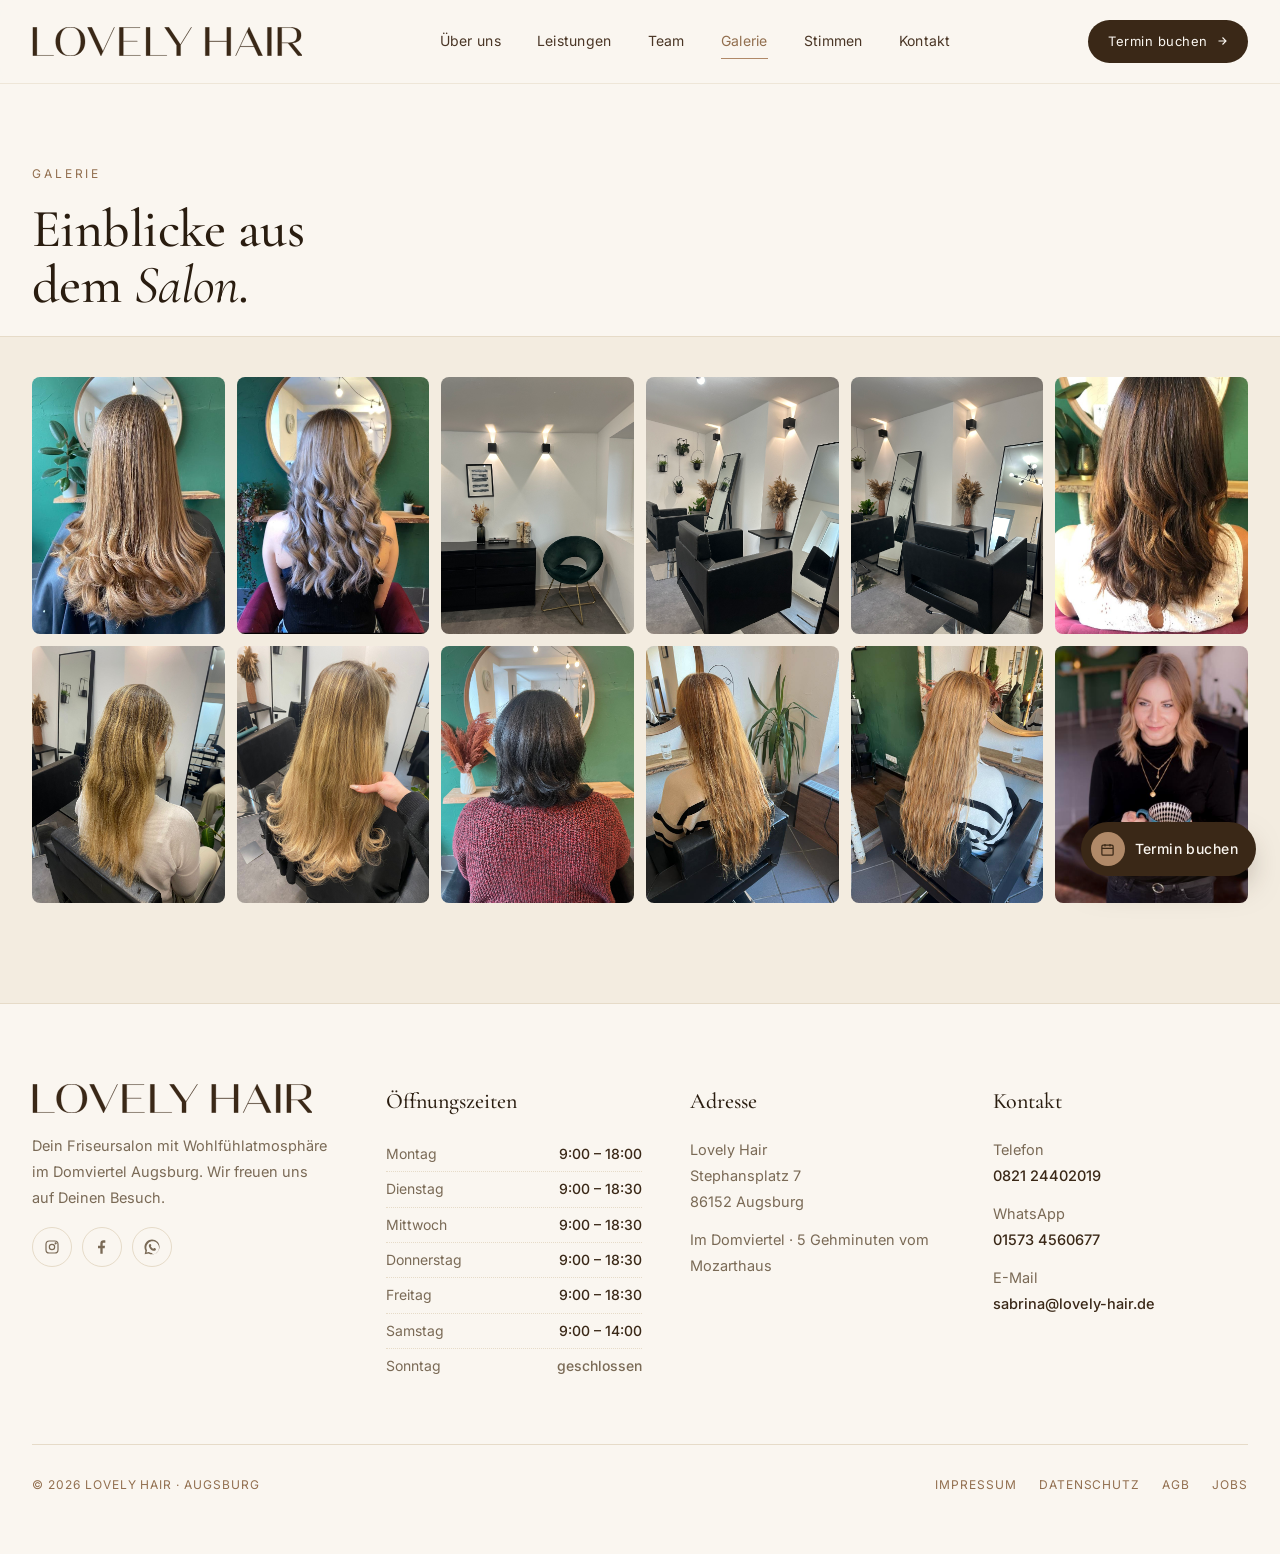
==== commit c5a6a00e: "Restack the mobile hero and keep a compact booking chip always visible. The slider now sits above th" ====
--- a/galerie.html
+++ b/galerie.html
@@ -137,14 +137,11 @@
   </div>
 </section>
 <!-- ============ FLOATING BOOK CTA ============ -->
-<a class="book-float" id="bookFloat" href="https://book.timify.com/?accountId=58c97238664d201fd63be2a3&hideCloseButton=true" target="_blank">
-  <span class="book-float-icon">
-    <svg viewBox="0 0 24 24" fill="none" stroke="currentColor" stroke-width="2.4"><path d="M7 17L17 7M17 7H9M17 7v8"/></svg>
+<a class="book-float" id="bookFloat" href="https://book.timify.com/?accountId=58c97238664d201fd63be2a3&hideCloseButton=true" target="_blank" aria-label="Jetzt Termin buchen">
+  <span class="book-float-icon" aria-hidden="true">
+    <svg viewBox="0 0 24 24" fill="none" stroke="currentColor" stroke-width="2"><rect x="3" y="5" width="18" height="16" rx="2"/><path d="M3 10h18M8 3v4M16 3v4"/></svg>
   </span>
-  <span>
-    <small>Schnell &amp; unkompliziert</small>
-    Jetzt online buchen
-  </span>
+  <span class="book-float-label">Termin buchen</span>
 </a>
 
 
--- a/css/styles.css
+++ b/css/styles.css
@@ -893,47 +893,38 @@
   /* ===== FLOATING BOOK BUTTON ===== */
   .book-float {
     position: fixed;
-    right: 28px; bottom: 28px;
+    right: 24px; bottom: 24px;
     z-index: 50;
-    display: inline-flex; align-items: center; gap: 12px;
-    padding: 16px 22px 16px 16px;
+    display: inline-flex; align-items: center; gap: 10px;
+    padding: 10px 18px 10px 10px;
     background: var(--espresso);
     color: var(--cream);
     border-radius: 999px;
     font-size: 14px;
-    letter-spacing: 0.04em;
-    box-shadow: 0 18px 40px -12px rgba(58, 40, 23, 0.45), 0 0 0 6px rgba(176, 137, 104, 0.0);
-    transition: all .3s ease;
-    transform: translateY(100px);
-    opacity: 0;
+    letter-spacing: 0.03em;
+    box-shadow: 0 14px 32px -10px rgba(58, 40, 23, 0.5);
+    transition: background .2s ease, transform .2s ease;
     font-family: var(--font-body);
     font-weight: 500;
-  }
-  .book-float.visible {
-    transform: translateY(0);
-    opacity: 1;
-    animation: pulseGlow 3s ease-in-out infinite;
+    animation: pulseGlow 3.2s ease-in-out infinite;
   }
   @keyframes pulseGlow {
-    0%,100% { box-shadow: 0 18px 40px -12px rgba(58,40,23,0.45), 0 0 0 0 rgba(176, 137, 104, 0.35); }
-    50%     { box-shadow: 0 18px 40px -12px rgba(58,40,23,0.45), 0 0 0 14px rgba(176, 137, 104, 0); }
+    0%,100% { box-shadow: 0 14px 32px -10px rgba(58,40,23,0.5), 0 0 0 0 rgba(176, 137, 104, 0.35); }
+    50%     { box-shadow: 0 14px 32px -10px rgba(58,40,23,0.5), 0 0 0 12px rgba(176, 137, 104, 0); }
   }
   .book-float:hover {
     background: var(--ink);
-    transform: translateY(-3px);
+    transform: translateY(-2px);
   }
   .book-float-icon {
-    width: 32px; height: 32px;
+    width: 34px; height: 34px;
     border-radius: 50%;
     background: var(--tan);
     display: grid; place-items: center;
-  }
-  .book-float-icon svg { width: 14px; height: 14px; color: var(--espresso); }
-  .book-float small {
-    display: block; font-size: 10px; letter-spacing: 0.18em;
-    text-transform: uppercase; opacity: 0.7;
-    margin-bottom: 2px;
-  }
+    flex-shrink: 0;
+  }
+  .book-float-icon svg { width: 15px; height: 15px; color: var(--espresso); }
+  .book-float-label { white-space: nowrap; }
 
   /* ===== Tweaks Panel ===== */
   .tweaks-panel {
@@ -1033,51 +1024,22 @@
     .nav-links a::after { display: none; }
     .nav-cta { display: none; }
 
-    /* Hero — keep CTAs in view and peek a crop of the portrait */
-    .hero { padding: 20px 0 36px; }
+    /* Hero — slider first, then copy and CTAs */
+    .hero { padding: 28px 0 72px; }
     .hero-grid {
-      grid-template-columns: minmax(0, 1.2fr) minmax(148px, 42%);
-      gap: 12px 16px;
-      align-items: stretch;
+      grid-template-columns: 1fr;
+      gap: 36px;
     }
-    .hero-copy { display: contents; }
-    .hero-eyebrow,
-    .hero-title,
-    .hero-sub { grid-column: 1; }
-    .hero-visual {
-      grid-column: 2;
-      grid-row: 1 / 4;
+    .hero-visual { order: -1; }
+    .hero-stage {
+      max-width: 340px;
+      margin: 0 auto;
+      aspect-ratio: 4 / 5;
     }
-    .hero-ctas {
-      grid-column: 1 / -1;
-      gap: 10px;
-      margin-top: 6px;
-    }
-    .hero-eyebrow { margin-bottom: 10px; }
-    .hero-title {
-      font-size: clamp(30px, 8.4vw, 38px);
-      margin-bottom: 10px;
-    }
-    .hero-sub {
-      font-size: 15px;
-      line-height: 1.5;
-      margin-bottom: 0;
-    }
-    .btn { padding: 13px 20px; }
-    .hero-stage {
-      max-width: none;
-      margin: 0;
-      height: 100%;
-      min-height: 220px;
-      aspect-ratio: auto;
-      border-radius: 90px 90px 14px 14px;
-      padding: 8px;
-    }
-    .hero-frame { border-radius: 82px 82px 10px 10px; }
-    .hero-nav { width: 36px; height: 36px; }
-    .hero-nav-prev { left: 8px; }
-    .hero-nav-next { right: 8px; }
-    .hero-badge { display: none; }
+    .hero-badge { left: -8px; width: 92px; height: 90px; font-size: 12px; }
+    .hero-badge strong { font-size: 15px; }
+    .hero-title { font-size: clamp(36px, 10vw, 48px); margin-bottom: 18px; }
+    .hero-sub { font-size: 16px; margin-bottom: 28px; }
     .hero-big-type { font-size: 100px; bottom: -30px; left: -10px; }
     .hero-ornament { display: none; }
     .page-hero { padding: 48px 0 4px; }
@@ -1111,8 +1073,16 @@
     .foot { flex-direction: column; gap: 16px; text-align: center; }
     .foot-links { flex-wrap: wrap; justify-content: center; }
 
-    /* Floating button */
-    .book-float small { display: none; }
+    /* Floating book chip */
+    .book-float {
+      right: 16px;
+      bottom: calc(16px + env(safe-area-inset-bottom, 0px));
+      gap: 8px;
+      padding: 8px 14px 8px 8px;
+      font-size: 13px;
+    }
+    .book-float-icon { width: 28px; height: 28px; }
+    .book-float-icon svg { width: 13px; height: 13px; }
   }
 
   /* ---- Small mobile (≤480px) ---- */
@@ -1121,12 +1091,7 @@
     .t-grid { grid-template-columns: 1fr; }
     .gallery-strip { grid-template-columns: 1fr 1fr; }
     .hero-big-type { display: none; }
-    .hero-grid {
-      grid-template-columns: minmax(0, 1fr) minmax(120px, 40%);
-      gap: 10px 12px;
-    }
-    .hero-title { font-size: clamp(28px, 8.8vw, 34px); }
-    .hero-stage { min-height: 200px; }
+    .hero-stage { max-width: 300px; }
     .t-featured-photo { aspect-ratio: 4/3; }
     .faq-item summary { font-size: 18px; padding: 20px 20px; }
     .faq-body { padding: 0 20px 20px; }
